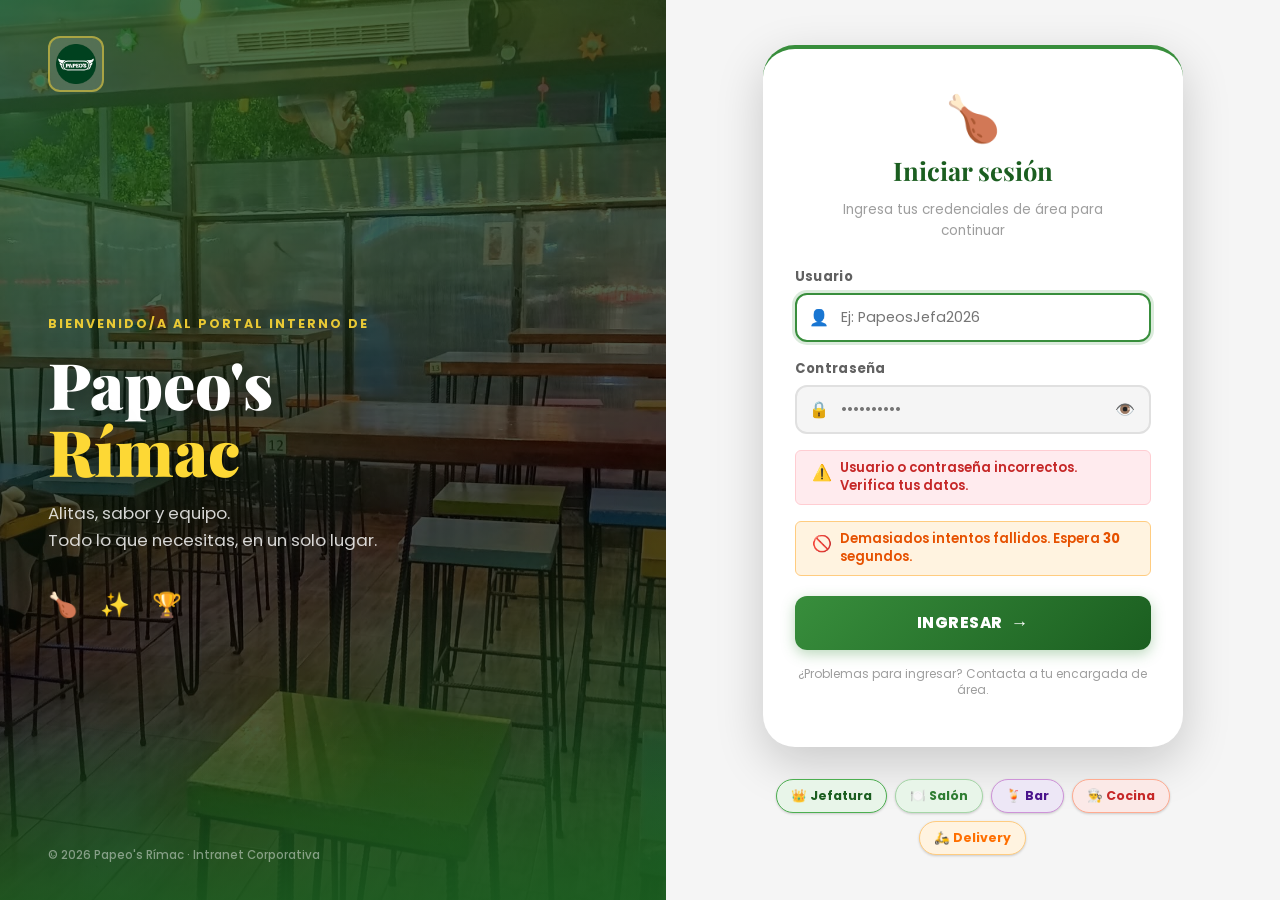
==== index.html @ 78ceca31 "cc" ====
<!DOCTYPE html>
<html lang="es">
<head>
  <meta charset="UTF-8" />
  <meta name="viewport" content="width=device-width, initial-scale=1.0" />
  <title>Papeo's | Intranet — Iniciar Sesión</title>
  <link rel="stylesheet" href="css/global.css" />
  <link rel="stylesheet" href="css/login.css" />
  <link rel="preconnect" href="https://fonts.googleapis.com" />
  <link rel="preconnect" href="https://fonts.gstatic.com" crossorigin />
  <link href="https://fonts.googleapis.com/css2?family=Poppins:wght@300;400;600;700;800&family=Playfair+Display:wght@700;900&display=swap" rel="stylesheet" />
</head>
<body class="login-body">

  <!-- ===== PANEL IZQUIERDO: Imagen de marca ===== -->
  <aside class="login-left">
    <div class="login-left__overlay"></div>
    <img src="assets/images/bg-login.jpg" alt="Papeo's Rímac ambiente" class="login-left__bg" />

    <div class="login-left__content">
      <!-- Logo superior izquierdo -->
      <div class="login-logo">
        <img src="assets/images/logo.png" alt="Logo Papeo's Rímac" class="login-logo__img" />
      </div>

      <!-- Texto central de bienvenida -->
      <div class="login-left__hero">
        <span class="login-left__eyebrow">Bienvenido/a al portal interno de</span>
        <h1 class="login-left__title">Papeo's<br /><span>Rímac</span></h1>
        <p class="login-left__subtitle">
          Alitas, sabor y equipo.<br />Todo lo que necesitas, en un solo lugar.
        </p>
      </div>

      <!-- Footer del panel izq -->
      <p class="login-left__footer">© 2026 Papeo's Rímac · Intranet Corporativa</p>
    </div>
  </aside>

  <!-- ===== PANEL DERECHO: Formulario de login ===== -->
  <main class="login-right">
    <div class="login-card">

      <!-- Encabezado del formulario -->
      <div class="login-card__header">
        <div class="login-card__icon">🍗</div>
        <h2 class="login-card__title">Iniciar sesión</h2>
        <p class="login-card__desc">Ingresa tus credenciales de área para continuar</p>
      </div>

      <!-- Formulario -->
      <div class="login-form" id="loginForm">

        <div class="form-group">
          <label for="username" class="form-label">Usuario</label>
          <div class="form-input-wrap">
            <span class="form-icon">👤</span>
            <input
              type="text"
              id="username"
              name="username"
              class="form-input"
              placeholder="Ej: PapeosJefa2026"
              autocomplete="username"
              required
            />
          </div>
        </div>

        <div class="form-group">
          <label for="password" class="form-label">Contraseña</label>
          <div class="form-input-wrap">
            <span class="form-icon">🔒</span>
            <input
              type="password"
              id="password"
              name="password"
              class="form-input"
              placeholder="••••••••••"
              autocomplete="current-password"
              required
            />
            <button type="button" class="form-toggle-pwd" id="togglePwd" aria-label="Mostrar contraseña">👁️</button>
          </div>
        </div>

        <!-- Mensaje de error (oculto por defecto) -->
        <div class="login-error" id="loginError" role="alert" aria-live="polite" hidden>
          <span class="login-error__icon">⚠️</span>
          <span class="login-error__text">Usuario o contraseña incorrectos. Verifica tus datos.</span>
        </div>

        <!-- Bloqueo temporal (oculto por defecto) -->
        <div class="login-blocked" id="loginBlocked" role="alert" aria-live="polite" hidden>
          <span class="login-blocked__icon">🚫</span>
          <span class="login-blocked__text">Demasiados intentos fallidos. Espera <strong id="countdownTimer">30</strong> segundos.</span>
        </div>

        <button type="button" class="btn-login" id="btnLogin">
          <span class="btn-login__text">Ingresar</span>
          <span class="btn-login__arrow">→</span>
        </button>

        <p class="login-help">
          ¿Problemas para ingresar? Contacta a tu encargada de área.
        </p>

      </div>
      <!-- /login-form -->

      <!-- Indicador de intentos -->
      <div class="login-attempts" id="loginAttempts" hidden>
        <span id="attemptsText">Intentos restantes: <strong id="attemptsCount">3</strong></span>
      </div>

    </div>
    <!-- /login-card -->

    <!-- Chips decorativos de área (solo visual) -->
    <div class="login-areas">
      <span class="area-chip area-chip--jefa">👑 Jefatura</span>
      <span class="area-chip area-chip--salon">🍽️ Salón</span>
      <span class="area-chip area-chip--bar">🍹 Bar</span>
      <span class="area-chip area-chip--cocina">👨‍🍳 Cocina</span>
      <span class="area-chip area-chip--delivery">🛵 Delivery</span>
    </div>

  </main>
  <!-- /login-right -->

  <script src="js/login.js"></script>
</body>
</html>
---- css/global.css ----
/* ============================================================
   PAPEO'S RÍMAC — INTRANET CORPORATIVA
   global.css · Variables, reset y componentes compartidos
   ============================================================ */

/* ── FUENTES ── */
@import url('https://fonts.googleapis.com/css2?family=Poppins:wght@300;400;600;700;800&family=Playfair+Display:wght@700;900&display=swap');

/* ── VARIABLES GLOBALES ── */
:root {
  /* Paleta principal Papeo's */
  --verde-oscuro:    #1B5E20;
  --verde-medio:     #2E7D32;
  --verde-base:      #388E3C;
  --verde-claro:     #4CAF50;
  --verde-suave:     #A5D6A7;
  --verde-mint:      #E8F5E9;

  /* Acento y contraste */
  --amarillo:        #FDD835;
  --amarillo-suave:  #FFF9C4;
  --naranja:         #FF6F00;
  --naranja-suave:   #FFF3E0;
  --rojo:            #C62828;
  --rojo-badge:      #E53935;

  /* Neutros */
  --blanco:          #FFFFFF;
  --gris-100:        #F5F5F5;
  --gris-200:        #EEEEEE;
  --gris-300:        #E0E0E0;
  --gris-500:        #9E9E9E;
  --gris-700:        #616161;
  --gris-900:        #212121;
  --negro:           #0D0D0D;

  /* Colores por área */
  --color-jefa:      #1B5E20;
  --color-salon:     #2E7D32;
  --color-bar:       #4A148C;
  --color-cocina:    #BF360C;
  --color-delivery:  #E65100;

  /* Tipografía */
  --font-display:    'Playfair Display', Georgia, serif;
  --font-body:       'Poppins', sans-serif;

  /* Espaciados */
  --sp-xs:  4px;
  --sp-sm:  8px;
  --sp-md:  16px;
  --sp-lg:  24px;
  --sp-xl:  32px;
  --sp-2xl: 48px;
  --sp-3xl: 64px;

  /* Radios */
  --radius-sm:  6px;
  --radius-md:  12px;
  --radius-lg:  20px;
  --radius-xl:  32px;
  --radius-pill:9999px;

  /* Sombras */
  --shadow-sm:  0 1px 3px rgba(0,0,0,0.10), 0 1px 2px rgba(0,0,0,0.08);
  --shadow-md:  0 4px 12px rgba(0,0,0,0.12), 0 2px 6px rgba(0,0,0,0.08);
  --shadow-lg:  0 8px 24px rgba(0,0,0,0.14), 0 4px 12px rgba(0,0,0,0.08);
  --shadow-xl:  0 16px 48px rgba(0,0,0,0.18);

  /* Transiciones */
  --trans-fast:   150ms ease;
  --trans-base:   250ms ease;
  --trans-slow:   400ms ease;

  /* Navbar */
  --navbar-h: 68px;
}

/* ── RESET ── */
*, *::before, *::after {
  box-sizing: border-box;
  margin: 0;
  padding: 0;
}

html {
  scroll-behavior: smooth;
  font-size: 16px;
}

body {
  font-family: var(--font-body);
  color: var(--gris-900);
  background: var(--gris-100);
  line-height: 1.6;
  -webkit-font-smoothing: antialiased;
}

img {
  display: block;
  max-width: 100%;
  height: auto;
}

button {
  font-family: var(--font-body);
  cursor: pointer;
  border: none;
  background: none;
}

a {
  text-decoration: none;
  color: inherit;
}

ul, ol {
  list-style: none;
}

/* ── SCROLLBAR PERSONALIZADA ── */
::-webkit-scrollbar { width: 6px; height: 6px; }
::-webkit-scrollbar-track { background: var(--gris-200); }
::-webkit-scrollbar-thumb { background: var(--verde-claro); border-radius: var(--radius-pill); }
::-webkit-scrollbar-thumb:hover { background: var(--verde-medio); }

/* ============================================================
   NAVBAR COMPARTIDO
   ============================================================ */
.navbar {
  position: fixed;
  top: 0;
  left: 0;
  right: 0;
  z-index: 1000;
  height: var(--navbar-h);
  display: flex;
  align-items: center;
  justify-content: space-between;
  padding: 0 var(--sp-xl);
  gap: var(--sp-md);
  box-shadow: var(--shadow-md);
  backdrop-filter: blur(12px);
  -webkit-backdrop-filter: blur(12px);
  background: rgba(27, 94, 32, 0.97);
  border-bottom: 3px solid var(--amarillo);
}

.navbar__left {
  display: flex;
  align-items: center;
  gap: var(--sp-sm);
  flex-shrink: 0;
}

.navbar__logo {
  width: 40px;
  height: 40px;
  object-fit: contain;
  border-radius: var(--radius-sm);
  background: rgba(255,255,255,0.15);
  padding: 3px;
}

.navbar__brand {
  font-family: var(--font-display);
  font-size: 1.2rem;
  font-weight: 700;
  color: var(--blanco);
  letter-spacing: -0.3px;
}

.navbar__brand em {
  font-style: normal;
  color: var(--amarillo);
}

.navbar__nav {
  display: flex;
  align-items: center;
  gap: var(--sp-xs);
  flex: 1;
  justify-content: center;
  flex-wrap: wrap;
}

.nav-link {
  color: rgba(255,255,255,0.82);
  font-size: 0.82rem;
  font-weight: 600;
  padding: var(--sp-xs) var(--sp-sm);
  border-radius: var(--radius-sm);
  transition: color var(--trans-fast), background var(--trans-fast);
  white-space: nowrap;
}

.nav-link:hover,
.nav-link.active {
  color: var(--blanco);
  background: rgba(255,255,255,0.15);
}

.navbar__right {
  display: flex;
  align-items: center;
  gap: var(--sp-md);
  flex-shrink: 0;
  position: relative;
}

/* ── Campana de notificaciones ── */
.btn-notif {
  position: relative;
  width: 40px;
  height: 40px;
  display: flex;
  align-items: center;
  justify-content: center;
  border-radius: var(--radius-pill);
  background: rgba(255,255,255,0.12);
  transition: background var(--trans-fast), transform var(--trans-fast);
  cursor: pointer;
}

.btn-notif:hover {
  background: rgba(255,255,255,0.22);
  transform: scale(1.08);
}

.notif-icon {
  font-size: 1.25rem;
  line-height: 1;
  animation: campana-ring 3s ease-in-out infinite;
}

@keyframes campana-ring {
  0%, 80%, 100% { transform: rotate(0); }
  85% { transform: rotate(14deg); }
  90% { transform: rotate(-12deg); }
  95% { transform: rotate(8deg); }
}

.notif-badge {
  position: absolute;
  top: -2px;
  right: -2px;
  min-width: 18px;
  height: 18px;
  background: var(--rojo-badge);
  color: var(--blanco);
  font-size: 0.68rem;
  font-weight: 800;
  border-radius: var(--radius-pill);
  display: flex;
  align-items: center;
  justify-content: center;
  padding: 0 4px;
  border: 2px solid var(--verde-oscuro);
  animation: badge-pulse 2s ease-in-out infinite;
}

@keyframes badge-pulse {
  0%, 100% { transform: scale(1); }
  50% { transform: scale(1.15); }
}

/* ── Perfil de usuario ── */
.navbar__profile {
  display: flex;
  align-items: center;
  gap: var(--sp-sm);
  cursor: pointer;
  padding: 6px 10px;
  border-radius: var(--radius-md);
  transition: background var(--trans-fast);
  position: relative;
}

.navbar__profile:hover {
  background: rgba(255,255,255,0.12);
}

.profile-avatar {
  width: 36px;
  height: 36px;
  border-radius: var(--radius-pill);
  object-fit: cover;
  border: 2px solid var(--amarillo);
  background: var(--verde-claro);
}

.profile-info {
  display: flex;
  flex-direction: column;
  line-height: 1.2;
}

.profile-name {
  font-size: 0.82rem;
  font-weight: 700;
  color: var(--blanco);
}

.profile-role {
  font-size: 0.7rem;
  color: var(--amarillo);
  font-weight: 600;
}

.profile-arrow {
  color: rgba(255,255,255,0.6);
  font-size: 0.75rem;
  transition: transform var(--trans-fast);
}

.navbar__profile.open .profile-arrow {
  transform: rotate(180deg);
}

/* ── Dropdown de perfil ── */
.profile-dropdown {
  position: absolute;
  top: calc(100% + 8px);
  right: 0;
  background: var(--blanco);
  border-radius: var(--radius-md);
  box-shadow: var(--shadow-lg);
  min-width: 200px;
  z-index: 2000;
  overflow: hidden;
  animation: dropdown-in var(--trans-base) ease;
}

@keyframes dropdown-in {
  from { opacity: 0; transform: translateY(-8px); }
  to   { opacity: 1; transform: translateY(0); }
}

.profile-dropdown__header {
  display: flex;
  align-items: center;
  gap: var(--sp-sm);
  padding: var(--sp-md);
  background: var(--verde-mint);
}

.dropdown-avatar {
  width: 40px;
  height: 40px;
  border-radius: var(--radius-pill);
  object-fit: cover;
  border: 2px solid var(--verde-claro);
  background: var(--verde-suave);
}

.profile-dropdown__header strong {
  display: block;
  font-size: 0.88rem;
  color: var(--verde-oscuro);
}

.profile-dropdown__header small {
  font-size: 0.72rem;
  color: var(--gris-700);
}

.profile-dropdown hr {
  border: none;
  border-top: 1px solid var(--gris-200);
}

.dropdown-item {
  display: block;
  width: 100%;
  padding: var(--sp-sm) var(--sp-md);
  font-size: 0.88rem;
  color: var(--gris-900);
  text-align: left;
  transition: background var(--trans-fast);
  cursor: pointer;
}

.dropdown-item:hover {
  background: var(--gris-100);
  color: var(--rojo);
}

/* ── Hamburger (mobile) ── */
.btn-hamburger {
  display: none;
  color: var(--blanco);
  font-size: 1.4rem;
  padding: 6px;
  border-radius: var(--radius-sm);
  background: rgba(255,255,255,0.12);
}

/* ============================================================
   PANEL DE NOTIFICACIONES / VIDEOS
   ============================================================ */
.notif-panel {
  position: fixed;
  top: var(--navbar-h);
  right: var(--sp-md);
  width: 320px;
  background: var(--blanco);
  border-radius: var(--radius-md);
  box-shadow: var(--shadow-xl);
  z-index: 999;
  overflow: hidden;
  animation: dropdown-in var(--trans-base) ease;
}

.notif-panel__header {
  display: flex;
  align-items: center;
  justify-content: space-between;
  padding: var(--sp-md);
  background: var(--verde-oscuro);
  color: var(--blanco);
}

.notif-panel__header h3 {
  font-size: 0.95rem;
  font-weight: 700;
}

.notif-panel__close {
  color: rgba(255,255,255,0.7);
  font-size: 1rem;
  line-height: 1;
  transition: color var(--trans-fast);
}

.notif-panel__close:hover { color: var(--blanco); }

.notif-list {
  padding: var(--sp-sm) 0;
}

.notif-item {
  display: flex;
  align-items: center;
  gap: var(--sp-sm);
  padding: var(--sp-sm) var(--sp-md);
  transition: background var(--trans-fast);
}

.notif-item:hover { background: var(--gris-100); }

.notif-item__icon { font-size: 1.4rem; flex-shrink: 0; }

.notif-item__info {
  flex: 1;
  display: flex;
  flex-direction: column;
}

.notif-item__info strong {
  font-size: 0.82rem;
  color: var(--gris-900);
  line-height: 1.3;
}

.notif-item__info small {
  font-size: 0.7rem;
  color: var(--gris-500);
}

.btn-ver-video {
  background: var(--verde-base);
  color: var(--blanco);
  font-size: 0.75rem;
  font-weight: 700;
  padding: 4px 10px;
  border-radius: var(--radius-pill);
  white-space: nowrap;
  transition: background var(--trans-fast), transform var(--trans-fast);
}

.btn-ver-video:hover {
  background: var(--verde-oscuro);
  transform: scale(1.05);
}

/* ── Modal de video ── */
.video-modal {
  position: fixed;
  inset: 0;
  z-index: 9999;
  display: flex;
  align-items: center;
  justify-content: center;
  animation: fade-in var(--trans-base) ease;
}

@keyframes fade-in {
  from { opacity: 0; }
  to   { opacity: 1; }
}

.video-modal__backdrop {
  position: absolute;
  inset: 0;
  background: rgba(0,0,0,0.78);
  cursor: pointer;
}

.video-modal__content {
  position: relative;
  z-index: 1;
  width: min(720px, 94vw);
  background: var(--negro);
  border-radius: var(--radius-md);
  overflow: hidden;
  box-shadow: var(--shadow-xl);
  animation: modal-in var(--trans-slow) ease;
}

@keyframes modal-in {
  from { transform: scale(0.9) translateY(20px); opacity: 0; }
  to   { transform: scale(1) translateY(0); opacity: 1; }
}

.video-modal__close {
  position: absolute;
  top: var(--sp-sm);
  right: var(--sp-sm);
  z-index: 2;
  color: var(--blanco);
  background: rgba(0,0,0,0.5);
  width: 32px;
  height: 32px;
  border-radius: var(--radius-pill);
  font-size: 1rem;
  display: flex;
  align-items: center;
  justify-content: center;
  transition: background var(--trans-fast);
}

.video-modal__close:hover { background: var(--rojo); }

.video-player {
  width: 100%;
  display: block;
  max-height: 80vh;
  background: var(--negro);
}

/* ============================================================
   HERO COMPARTIDO — elementos base
   ============================================================ */
.hero-eyebrow {
  display: inline-block;
  font-size: 0.82rem;
  font-weight: 600;
  letter-spacing: 1.5px;
  text-transform: uppercase;
  color: var(--amarillo);
  margin-bottom: var(--sp-sm);
  opacity: 0.9;
}

.hero-title {
  font-family: var(--font-display);
  font-size: clamp(2rem, 5vw, 3.2rem);
  font-weight: 900;
  color: var(--blanco);
  line-height: 1.1;
  margin-bottom: var(--sp-sm);
  text-shadow: 0 2px 12px rgba(0,0,0,0.3);
}

.hero-subtitle {
  font-size: 1.05rem;
  color: rgba(255,255,255,0.85);
  margin-bottom: var(--sp-xl);
  max-width: 520px;
}

/* KPIs del hero */
.hero-kpis {
  display: flex;
  gap: var(--sp-md);
  flex-wrap: wrap;
}

.kpi-card {
  background: rgba(255,255,255,0.14);
  backdrop-filter: blur(8px);
  border: 1px solid rgba(255,255,255,0.2);
  border-radius: var(--radius-md);
  padding: var(--sp-md) var(--sp-lg);
  display: flex;
  flex-direction: column;
  align-items: center;
  gap: 2px;
  min-width: 120px;
  transition: background var(--trans-base), transform var(--trans-base);
  animation: kpi-in var(--trans-slow) ease both;
}

.kpi-card:nth-child(1) { animation-delay: 0.1s; }
.kpi-card:nth-child(2) { animation-delay: 0.2s; }
.kpi-card:nth-child(3) { animation-delay: 0.3s; }
.kpi-card:nth-child(4) { animation-delay: 0.4s; }

@keyframes kpi-in {
  from { opacity: 0; transform: translateY(16px); }
  to   { opacity: 1; transform: translateY(0); }
}

.kpi-card:hover {
  background: rgba(255,255,255,0.22);
  transform: translateY(-3px);
}

.kpi-icon { font-size: 1.2rem; }

.kpi-number {
  font-family: var(--font-display);
  font-size: 1.8rem;
  font-weight: 900;
  color: var(--amarillo);
  line-height: 1;
}

.kpi-label {
  font-size: 0.72rem;
  color: rgba(255,255,255,0.75);
  text-align: center;
  font-weight: 500;
}

/* ============================================================
   CONTENIDO PRINCIPAL — SECCIONES
   ============================================================ */
.dash-main {
  padding-top: var(--navbar-h);
}

.dash-section {
  padding: var(--sp-3xl) var(--sp-xl);
  max-width: 1200px;
  margin: 0 auto;
}

.dash-section--alt {
  background: var(--verde-mint);
  max-width: 100%;
  padding: var(--sp-3xl) calc((100% - 1200px) / 2 + var(--sp-xl));
}

/* ── Encabezados de sección ── */
.section-header {
  display: flex;
  align-items: center;
  justify-content: space-between;
  gap: var(--sp-md);
  margin-bottom: var(--sp-md);
  flex-wrap: wrap;
}

.section-title {
  font-family: var(--font-display);
  font-size: clamp(1.3rem, 3vw, 1.8rem);
  font-weight: 700;
  color: var(--verde-oscuro);
  display: flex;
  align-items: center;
  gap: var(--sp-sm);
}

.section-emoji {
  font-size: 1.4rem;
}

.section-desc {
  color: var(--gris-700);
  font-size: 0.92rem;
  margin-bottom: var(--sp-lg);
}

.section-badge {
  background: var(--verde-claro);
  color: var(--blanco);
  font-size: 0.75rem;
  font-weight: 700;
  padding: 4px 12px;
  border-radius: var(--radius-pill);
  white-space: nowrap;
}

.encuesta-badge--activa {
  background: var(--verde-medio);
  animation: badge-pulse 2.5s ease-in-out infinite;
}

.badge--urgente {
  background: var(--rojo-badge);
  animation: badge-pulse 2s ease-in-out infinite;
}

/* ── Botón nuevo / acción principal ── */
.btn-nuevo {
  background: var(--verde-base);
  color: var(--blanco);
  font-size: 0.82rem;
  font-weight: 700;
  padding: 8px 16px;
  border-radius: var(--radius-pill);
  transition: background var(--trans-fast), transform var(--trans-fast), box-shadow var(--trans-fast);
  white-space: nowrap;
}

.btn-nuevo:hover {
  background: var(--verde-oscuro);
  transform: translateY(-2px);
  box-shadow: var(--shadow-md);
}

/* ============================================================
   COMUNICADOS
   ============================================================ */
.comunicados-grid {
  display: grid;
  grid-template-columns: repeat(auto-fill, minmax(280px, 1fr));
  gap: var(--sp-md);
}

.comunicado-card {
  background: var(--blanco);
  border-radius: var(--radius-md);
  padding: var(--sp-lg);
  box-shadow: var(--shadow-sm);
  border-left: 4px solid var(--verde-claro);
  display: flex;
  flex-direction: column;
  gap: var(--sp-sm);
  transition: transform var(--trans-base), box-shadow var(--trans-base);
  animation: card-in var(--trans-slow) ease both;
}

.comunicado-card:hover {
  transform: translateY(-4px);
  box-shadow: var(--shadow-md);
}

.comunicado-card--importante {
  border-left-color: var(--rojo);
}

@keyframes card-in {
  from { opacity: 0; transform: translateY(12px); }
  to   { opacity: 1; transform: translateY(0); }
}

.comunicado-card__top {
  display: flex;
  align-items: center;
  justify-content: space-between;
  gap: var(--sp-sm);
}

.comunicado-fecha {
  font-size: 0.72rem;
  color: var(--gris-500);
  font-weight: 600;
}

.comunicado-card__title {
  font-size: 0.95rem;
  font-weight: 700;
  color: var(--gris-900);
  line-height: 1.3;
}

.comunicado-card__body {
  font-size: 0.85rem;
  color: var(--gris-700);
  line-height: 1.55;
  flex: 1;
}

.btn-leer-mas {
  color: var(--verde-base);
  font-size: 0.8rem;
  font-weight: 700;
  align-self: flex-start;
  padding: 0;
  transition: color var(--trans-fast), letter-spacing var(--trans-fast);
}

.btn-leer-mas:hover {
  color: var(--verde-oscuro);
  letter-spacing: 0.5px;
}

/* ── Tags ── */
.tag {
  display: inline-flex;
  align-items: center;
  gap: 4px;
  font-size: 0.7rem;
  font-weight: 700;
  padding: 3px 8px;
  border-radius: var(--radius-pill);
  white-space: nowrap;
}

.tag--importante { background: #FFEBEE; color: var(--rojo); }
.tag--info       { background: #FFF8E1; color: #F57F17; }
.tag--actividad  { background: var(--verde-mint); color: var(--verde-oscuro); }

/* ============================================================
   RECONOCIMIENTOS
   ============================================================ */
.reconocimientos-grid {
  display: grid;
  grid-template-columns: repeat(auto-fill, minmax(220px, 1fr));
  gap: var(--sp-lg);
}

.reconoc-card {
  background: var(--blanco);
  border-radius: var(--radius-lg);
  padding: var(--sp-lg);
  text-align: center;
  box-shadow: var(--shadow-md);
  display: flex;
  flex-direction: column;
  align-items: center;
  gap: var(--sp-sm);
  transition: transform var(--trans-base), box-shadow var(--trans-base);
  position: relative;
  overflow: hidden;
  animation: card-in var(--trans-slow) ease both;
}

.reconoc-card::before {
  content: '';
  position: absolute;
  top: 0; left: 0; right: 0;
  height: 4px;
  background: linear-gradient(90deg, var(--verde-claro), var(--amarillo));
}

.reconoc-card:hover {
  transform: translateY(-6px);
  box-shadow: var(--shadow-lg);
}

.reconoc-card--highlight { border: 2px solid var(--amarillo); }

.reconoc-card__medal { font-size: 2rem; line-height: 1; }

.reconoc-card__foto {
  width: 72px;
  height: 72px;
  border-radius: var(--radius-pill);
  object-fit: cover;
  border: 3px solid var(--verde-claro);
  background: var(--verde-suave);
}

.reconoc-card__nombre {
  font-size: 0.95rem;
  font-weight: 700;
  color: var(--gris-900);
}

.reconoc-card__motivo {
  font-size: 0.8rem;
  color: var(--gris-700);
  font-style: italic;
  line-height: 1.4;
}

.reconoc-card__likes {
  margin-top: var(--sp-xs);
}

.btn-like {
  display: inline-flex;
  align-items: center;
  gap: 4px;
  background: #FFF0F0;
  color: var(--rojo);
  font-size: 0.8rem;
  font-weight: 700;
  padding: 4px 12px;
  border-radius: var(--radius-pill);
  transition: background var(--trans-fast), transform var(--trans-fast);
}

.btn-like:hover {
  background: #FFCDD2;
  transform: scale(1.08);
}

.btn-like.liked {
  background: var(--rojo);
  color: var(--blanco);
}

/* ============================================================
   ÁREA CHIPS (colores por área)
   ============================================================ */
.area-chip {
  display: inline-flex;
  align-items: center;
  gap: 4px;
  font-size: 0.72rem;
  font-weight: 700;
  padding: 4px 10px;
  border-radius: var(--radius-pill);
  white-space: nowrap;
}

.area-chip--jefa     { background: #E8F5E9; color: var(--verde-oscuro); border: 1px solid var(--verde-claro); }
.area-chip--salon    { background: #E8F5E9; color: var(--verde-medio); border: 1px solid var(--verde-suave); }
.area-chip--bar      { background: #EDE7F6; color: #4A148C; border: 1px solid #CE93D8; }
.area-chip--cocina   { background: #FBE9E7; color: var(--rojo); border: 1px solid #FFAB91; }
.area-chip--delivery { background: #FFF3E0; color: var(--naranja); border: 1px solid #FFCC80; }

/* ============================================================
   IDEAS
   ============================================================ */
.ideas-lista {
  display: flex;
  flex-direction: column;
  gap: var(--sp-md);
  margin-top: var(--sp-lg);
}

.idea-item {
  background: var(--blanco);
  border-radius: var(--radius-md);
  padding: var(--sp-md) var(--sp-lg);
  box-shadow: var(--shadow-sm);
  border-left: 4px solid var(--gris-300);
  display: flex;
  flex-direction: column;
  gap: var(--sp-sm);
  transition: transform var(--trans-base);
}

.idea-item:hover { transform: translateX(4px); }
.idea-item--pendiente { border-left-color: var(--amarillo); }
.idea-item--aprobada  { border-left-color: var(--verde-claro); }

.idea-item__header {
  display: flex;
  align-items: center;
  gap: var(--sp-sm);
  flex-wrap: wrap;
}

.idea-fecha { font-size: 0.72rem; color: var(--gris-500); }

.idea-status {
  font-size: 0.72rem;
  font-weight: 700;
  padding: 3px 8px;
  border-radius: var(--radius-pill);
}

.status--pendiente { background: #FFF8E1; color: #E65100; }
.status--aprobada  { background: var(--verde-mint); color: var(--verde-oscuro); }
.status--rechazada { background: #FFEBEE; color: var(--rojo); }

.idea-texto {
  font-size: 0.88rem;
  color: var(--gris-700);
  font-style: italic;
  line-height: 1.5;
}

.idea-actions {
  display: flex;
  gap: var(--sp-sm);
  flex-wrap: wrap;
}

.btn-aprobar, .btn-revisar, .btn-rechazar, .btn-ver-detalle {
  font-size: 0.75rem;
  font-weight: 700;
  padding: 5px 12px;
  border-radius: var(--radius-pill);
  transition: all var(--trans-fast);
}

.btn-aprobar  { background: var(--verde-mint); color: var(--verde-oscuro); }
.btn-revisar  { background: #FFF8E1; color: #E65100; }
.btn-rechazar { background: #FFEBEE; color: var(--rojo); }
.btn-ver-detalle { background: var(--gris-200); color: var(--gris-700); }

.btn-aprobar:hover  { background: var(--verde-claro); color: var(--blanco); }
.btn-revisar:hover  { background: var(--naranja); color: var(--blanco); }
.btn-rechazar:hover { background: var(--rojo); color: var(--blanco); }
.btn-ver-detalle:hover { background: var(--gris-300); }

/* ── Formulario de ideas (colaboradores) ── */
.idea-form-salon {
  background: var(--blanco);
  border-radius: var(--radius-md);
  padding: var(--sp-lg);
  box-shadow: var(--shadow-sm);
  display: flex;
  flex-direction: column;
  gap: var(--sp-sm);
}

.idea-textarea {
  width: 100%;
  font-family: var(--font-body);
  font-size: 0.88rem;
  color: var(--gris-900);
  background: var(--gris-100);
  border: 1.5px solid var(--gris-300);
  border-radius: var(--radius-sm);
  padding: var(--sp-sm) var(--sp-md);
  resize: vertical;
  transition: border-color var(--trans-fast), box-shadow var(--trans-fast);
}

.idea-textarea:focus {
  outline: none;
  border-color: var(--verde-base);
  box-shadow: 0 0 0 3px rgba(76,175,80,0.15);
}

.idea-form-footer {
  display: flex;
  align-items: center;
  justify-content: space-between;
  gap: var(--sp-sm);
}

.idea-char-count {
  font-size: 0.75rem;
  color: var(--gris-500);
}

.btn-enviar-idea {
  background: var(--verde-base);
  color: var(--blanco);
  font-size: 0.82rem;
  font-weight: 700;
  padding: 8px 18px;
  border-radius: var(--radius-pill);
  transition: background var(--trans-fast), transform var(--trans-fast);
}

.btn-enviar-idea:hover {
  background: var(--verde-oscuro);
  transform: translateY(-2px);
}

/* ============================================================
   TURNOS
   ============================================================ */
.turno-card {
  background: var(--blanco);
  border-radius: var(--radius-md);
  padding: var(--sp-lg);
  box-shadow: var(--shadow-sm);
  display: grid;
  grid-template-columns: 1fr 1fr;
  gap: var(--sp-xl);
}

.turno-card__hoy {
  display: flex;
  flex-direction: column;
  gap: var(--sp-md);
}

.turno-info {
  display: flex;
  flex-direction: column;
  gap: var(--sp-xs);
}

.turno-info__label {
  font-size: 0.78rem;
  font-weight: 600;
  color: var(--gris-500);
  text-transform: uppercase;
  letter-spacing: 0.8px;
}

.turno-info__horario {
  font-size: 1.3rem;
  font-weight: 800;
  color: var(--verde-oscuro);
  font-family: var(--font-display);
}

.turno-info__tipo {
  display: inline-block;
  font-size: 0.75rem;
  font-weight: 700;
  padding: 4px 12px;
  border-radius: var(--radius-pill);
  width: fit-content;
}

.tipo--tarde { background: #E3F2FD; color: #1565C0; }
.tipo--noche { background: #EDE7F6; color: #4A148C; }

.turno-compas {
  display: flex;
  gap: var(--sp-xs);
  flex-wrap: wrap;
}

.compa-chip {
  background: var(--verde-mint);
  color: var(--verde-oscuro);
  font-size: 0.75rem;
  font-weight: 600;
  padding: 4px 10px;
  border-radius: var(--radius-pill);
  border: 1px solid var(--verde-suave);
}

.turno-semana h4 {
  font-size: 0.82rem;
  font-weight: 700;
  color: var(--gris-700);
  text-transform: uppercase;
  letter-spacing: 0.8px;
  margin-bottom: var(--sp-sm);
}

.turno-semana-grid {
  display: flex;
  gap: var(--sp-xs);
  flex-wrap: wrap;
}

.dia-item {
  display: flex;
  flex-direction: column;
  align-items: center;
  gap: 4px;
  min-width: 42px;
}

.dia-item--hoy .dia-nombre {
  color: var(--verde-base);
  font-weight: 800;
}

.dia-nombre {
  font-size: 0.7rem;
  font-weight: 600;
  color: var(--gris-500);
  text-transform: uppercase;
}

/* Turno badges */
.turno {
  display: inline-flex;
  align-items: center;
  justify-content: center;
  width: 32px;
  height: 32px;
  border-radius: var(--radius-sm);
  font-size: 0.72rem;
  font-weight: 800;
}

.turno--tarde  { background: #BBDEFB; color: #1565C0; }
.turno--noche  { background: #D1C4E9; color: #4527A0; }
.turno--libre  { background: var(--gris-200); color: var(--gris-500); }

.turno-leyenda, .horario-leyenda {
  display: flex;
  gap: var(--sp-md);
  flex-wrap: wrap;
  margin-top: var(--sp-sm);
  font-size: 0.75rem;
  color: var(--gris-700);
  align-items: center;
}

.turno-leyenda span, .horario-leyenda span {
  display: flex;
  align-items: center;
  gap: var(--sp-xs);
}

/* ============================================================
   HORARIOS (tabla — solo jefa)
   ============================================================ */
.horarios-tabs {
  display: flex;
  gap: var(--sp-xs);
  margin-bottom: var(--sp-md);
  flex-wrap: wrap;
}

.horario-tab {
  font-size: 0.8rem;
  font-weight: 700;
  padding: 6px 16px;
  border-radius: var(--radius-pill);
  color: var(--gris-700);
  background: var(--gris-200);
  border: 2px solid transparent;
  transition: all var(--trans-fast);
}

.horario-tab--active,
.horario-tab:hover {
  background: var(--verde-base);
  color: var(--blanco);
}

.horarios-tabla-wrap {
  overflow-x: auto;
  border-radius: var(--radius-md);
  box-shadow: var(--shadow-sm);
}

.horarios-tabla {
  width: 100%;
  border-collapse: collapse;
  background: var(--blanco);
  font-size: 0.85rem;
}

.horarios-tabla th {
  background: var(--verde-oscuro);
  color: var(--blanco);
  font-weight: 700;
  padding: var(--sp-sm) var(--sp-md);
  text-align: center;
  font-size: 0.78rem;
  letter-spacing: 0.5px;
  white-space: nowrap;
}

.horarios-tabla th:first-child { text-align: left; }

.horarios-tabla td {
  padding: var(--sp-sm) var(--sp-md);
  text-align: center;
  border-bottom: 1px solid var(--gris-200);
  vertical-align: middle;
}

.horarios-tabla tr:hover td { background: var(--verde-mint); }
.horarios-tabla td.col-nombre { text-align: left; font-weight: 600; }

/* ============================================================
   ENCUESTAS
   ============================================================ */
.encuestas-grid {
  display: grid;
  grid-template-columns: repeat(auto-fill, minmax(280px, 1fr));
  gap: var(--sp-md);
}

.encuesta-resultado-card {
  background: var(--blanco);
  border-radius: var(--radius-md);
  padding: var(--sp-lg);
  box-shadow: var(--shadow-sm);
  display: flex;
  flex-direction: column;
  gap: var(--sp-md);
  transition: transform var(--trans-base);
}

.encuesta-resultado-card:hover { transform: translateY(-3px); }

.encuesta-rc-title {
  font-size: 0.95rem;
  font-weight: 700;
  color: var(--verde-oscuro);
  border-bottom: 2px solid var(--verde-mint);
  padding-bottom: var(--sp-xs);
}

.encuesta-items {
  display: flex;
  flex-direction: column;
  gap: var(--sp-sm);
}

.encuesta-item {
  display: flex;
  flex-direction: column;
  gap: 4px;
}

.encuesta-item__label {
  font-size: 0.78rem;
  color: var(--gris-700);
  font-weight: 600;
}

.encuesta-bar-wrap {
  height: 10px;
  background: var(--gris-200);
  border-radius: var(--radius-pill);
  overflow: hidden;
  position: relative;
}

.encuesta-bar {
  height: 100%;
  width: var(--pct);
  background: linear-gradient(90deg, var(--verde-claro), var(--verde-oscuro));
  border-radius: var(--radius-pill);
  position: relative;
  animation: barra-crece 1.2s ease both;
}

.encuesta-bar--alta  { background: linear-gradient(90deg, var(--verde-claro), var(--verde-medio)); }
.encuesta-bar--media { background: linear-gradient(90deg, var(--amarillo), #F57F17); }
.encuesta-bar--baja  { background: linear-gradient(90deg, #EF9A9A, var(--rojo)); }

@keyframes barra-crece {
  from { width: 0; }
  to   { width: var(--pct); }
}

.encuesta-bar__pct {
  position: absolute;
  right: 4px;
  top: 50%;
  transform: translateY(-50%);
  font-size: 0.58rem;
  font-weight: 800;
  color: var(--blanco);
  white-space: nowrap;
}

/* ── Formulario de encuesta (colaboradores) ── */
.encuesta-form-card {
  background: var(--blanco);
  border-radius: var(--radius-md);
  padding: var(--sp-xl);
  box-shadow: var(--shadow-sm);
  display: flex;
  flex-direction: column;
  gap: var(--sp-lg);
  max-width: 640px;
}

.encuesta-pregunta {
  display: flex;
  flex-direction: column;
  gap: var(--sp-xs);
}

.encuesta-pregunta__label {
  font-size: 0.88rem;
  font-weight: 600;
  color: var(--gris-900);
}

.encuesta-stars {
  display: flex;
  gap: var(--sp-xs);
}

.star-btn {
  font-size: 1.6rem;
  color: var(--gris-300);
  transition: color var(--trans-fast), transform var(--trans-fast);
  line-height: 1;
}

.star-btn:hover,
.star-btn.active {
  color: var(--amarillo);
  transform: scale(1.2);
}

.btn-enviar-encuesta {
  background: linear-gradient(135deg, var(--verde-base), var(--verde-oscuro));
  color: var(--blanco);
  font-size: 0.9rem;
  font-weight: 700;
  padding: 12px 28px;
  border-radius: var(--radius-pill);
  align-self: flex-start;
  transition: all var(--trans-fast);
  box-shadow: var(--shadow-sm);
}

.btn-enviar-encuesta:hover {
  transform: translateY(-2px);
  box-shadow: var(--shadow-md);
}

/* ============================================================
   EQUIPO — Directorio (solo jefa)
   ============================================================ */
.equipo-grid {
  display: grid;
  grid-template-columns: repeat(auto-fill, minmax(220px, 1fr));
  gap: var(--sp-md);
}

.equipo-card {
  background: var(--blanco);
  border-radius: var(--radius-md);
  padding: var(--sp-md);
  box-shadow: var(--shadow-sm);
  display: flex;
  gap: var(--sp-md);
  align-items: flex-start;
  transition: transform var(--trans-base), box-shadow var(--trans-base);
}

.equipo-card:hover {
  transform: translateY(-3px);
  box-shadow: var(--shadow-md);
}

.equipo-card__foto {
  width: 56px;
  height: 56px;
  border-radius: var(--radius-pill);
  object-fit: cover;
  border: 2px solid var(--verde-claro);
  flex-shrink: 0;
  background: var(--verde-suave);
}

.equipo-card__info {
  display: flex;
  flex-direction: column;
  gap: 4px;
  flex: 1;
}

.equipo-card__nombre {
  font-size: 0.88rem;
  font-weight: 700;
  color: var(--gris-900);
}

.equipo-card__detalle {
  font-size: 0.75rem;
  color: var(--gris-700);
}

.equipo-card__contacto {
  font-size: 0.72rem;
  color: var(--verde-base);
  font-weight: 600;
}

/* ============================================================
   FOOTER
   ============================================================ */
.dash-footer {
  background: var(--verde-oscuro);
  color: rgba(255,255,255,0.75);
  padding: var(--sp-xl);
  border-top: 3px solid var(--amarillo);
  margin-top: var(--sp-2xl);
}

.footer-inner {
  max-width: 1200px;
  margin: 0 auto;
  display: flex;
  flex-direction: column;
  align-items: center;
  gap: var(--sp-sm);
  text-align: center;
}

.footer-logo {
  width: 48px;
  height: 48px;
  object-fit: contain;
  opacity: 0.8;
  background: rgba(255,255,255,0.1);
  border-radius: var(--radius-sm);
  padding: 4px;
}

.footer-inner p {
  font-size: 0.8rem;
}

.footer-address {
  font-size: 0.75rem;
  opacity: 0.65;
}

/* ============================================================
   ZONA DE DELIVERY
   ============================================================ */
.zona-chip {
  background: var(--naranja-suave);
  color: var(--naranja);
  font-size: 0.82rem;
  font-weight: 600;
  padding: 5px 12px;
  border-radius: var(--radius-pill);
  border: 1px solid #FFCC80;
  display: inline-block;
}

/* ============================================================
   RESPONSIVE
   ============================================================ */
@media (max-width: 900px) {
  .navbar__nav { display: none; }
  .navbar__nav.open { display: flex; flex-direction: column; position: fixed; top: var(--navbar-h); left: 0; right: 0; background: var(--verde-oscuro); padding: var(--sp-md); z-index: 999; }
  .btn-hamburger { display: flex; }
  .profile-info { display: none; }
  .dash-section--alt { padding: var(--sp-2xl) var(--sp-xl); }
  .turno-card { grid-template-columns: 1fr; }
  .hero-kpis { gap: var(--sp-sm); }
  .kpi-card { min-width: 100px; padding: var(--sp-sm) var(--sp-md); }
}

@media (max-width: 600px) {
  .navbar { padding: 0 var(--sp-md); }
  .dash-section { padding: var(--sp-xl) var(--sp-md); }
  .dash-section--alt { padding: var(--sp-xl) var(--sp-md); }
  .hero-kpis { flex-direction: column; align-items: flex-start; }
  .kpi-card { width: 100%; flex-direction: row; justify-content: flex-start; }
  .encuesta-form-card { padding: var(--sp-md); }
  .notif-panel { width: calc(100vw - 2 * var(--sp-md)); right: var(--sp-md); }
}

/* ── Reducción de movimiento ── */
@media (prefers-reduced-motion: reduce) {
  *, *::before, *::after { animation-duration: 0.01ms !important; transition-duration: 0.01ms !important; }
}
---- css/login.css ----
/* ============================================================
   PAPEO'S RÍMAC — login.css
   Página de inicio de sesión
   ============================================================ */

/* ── LAYOUT SPLIT SCREEN ── */
.login-body {
  min-height: 100vh;
  display: flex;
  overflow: hidden;
  background: var(--verde-oscuro);
}

/* ============================================================
   PANEL IZQUIERDO — Imagen de marca
   ============================================================ */
.login-left {
  position: relative;
  width: 52%;
  min-height: 100vh;
  display: flex;
  flex-direction: column;
  overflow: hidden;
  flex-shrink: 0;
}

.login-left__bg {
  position: absolute;
  inset: 0;
  width: 100%;
  height: 100%;
  object-fit: cover;
  object-position: center;
  filter: saturate(1.1) brightness(0.75);
  transition: transform 8s ease;
}

.login-left:hover .login-left__bg {
  transform: scale(1.04);
}

.login-left__overlay {
  position: absolute;
  inset: 0;
  background: linear-gradient(
    160deg,
    rgba(27, 94, 32, 0.72) 0%,
    rgba(0, 0, 0, 0.55) 60%,
    rgba(27, 94, 32, 0.85) 100%
  );
  z-index: 1;
}

.login-left__content {
  position: relative;
  z-index: 2;
  display: flex;
  flex-direction: column;
  justify-content: space-between;
  height: 100%;
  padding: 36px 48px;
}

/* ── Logo superior ── */
.login-logo {
  display: flex;
  align-items: center;
  gap: var(--sp-sm);
}

.login-logo__img {
  width: 56px;
  height: 56px;
  object-fit: contain;
  border-radius: var(--radius-md);
  background: rgba(255, 255, 255, 0.15);
  padding: 6px;
  border: 2px solid rgba(253, 216, 53, 0.5);
  backdrop-filter: blur(8px);
  transition: transform var(--trans-base), box-shadow var(--trans-base);
}

.login-logo__img:hover {
  transform: rotate(-4deg) scale(1.08);
  box-shadow: 0 0 20px rgba(253, 216, 53, 0.4);
}

/* ── Texto hero central ── */
.login-left__hero {
  display: flex;
  flex-direction: column;
  gap: var(--sp-md);
  animation: hero-left-in 0.8s ease both;
}

@keyframes hero-left-in {
  from { opacity: 0; transform: translateX(-24px); }
  to   { opacity: 1; transform: translateX(0); }
}

.login-left__eyebrow {
  display: inline-block;
  font-size: 0.78rem;
  font-weight: 700;
  letter-spacing: 2px;
  text-transform: uppercase;
  color: var(--amarillo);
  opacity: 0.9;
}

.login-left__title {
  font-family: var(--font-display);
  font-size: clamp(2.8rem, 5vw, 4.2rem);
  font-weight: 900;
  color: var(--blanco);
  line-height: 1.05;
  text-shadow: 0 4px 24px rgba(0, 0, 0, 0.5);
}

.login-left__title span {
  color: var(--amarillo);
  display: block;
}

.login-left__subtitle {
  font-size: 1.05rem;
  color: rgba(255, 255, 255, 0.82);
  line-height: 1.6;
  max-width: 380px;
}

/* Decoración de puntos animados */
.login-left__hero::after {
  content: '🍗 ✨ 🏆';
  font-size: 1.5rem;
  letter-spacing: 8px;
  display: block;
  margin-top: var(--sp-md);
  animation: emoji-float 3s ease-in-out infinite;
}

@keyframes emoji-float {
  0%, 100% { transform: translateY(0); }
  50%       { transform: translateY(-6px); }
}

/* ── Footer del panel izq ── */
.login-left__footer {
  font-size: 0.72rem;
  color: rgba(255, 255, 255, 0.45);
  font-weight: 500;
}

/* ── Degradado decorativo inferior ── */
.login-left::after {
  content: '';
  position: absolute;
  bottom: 0;
  left: 0;
  right: 0;
  height: 180px;
  background: linear-gradient(to top, rgba(27,94,32,0.7), transparent);
  z-index: 1;
  pointer-events: none;
}

/* ============================================================
   PANEL DERECHO — Formulario
   ============================================================ */
.login-right {
  flex: 1;
  display: flex;
  flex-direction: column;
  align-items: center;
  justify-content: center;
  padding: var(--sp-xl) var(--sp-lg);
  background: var(--gris-100);
  gap: var(--sp-xl);
  overflow-y: auto;
}

/* ── Tarjeta del formulario ── */
.login-card {
  width: 100%;
  max-width: 420px;
  background: var(--blanco);
  border-radius: var(--radius-xl);
  padding: var(--sp-2xl) var(--sp-xl);
  box-shadow: var(--shadow-xl);
  display: flex;
  flex-direction: column;
  gap: var(--sp-lg);
  animation: card-slide-in 0.6s cubic-bezier(0.22, 1, 0.36, 1) both;
  border-top: 4px solid var(--verde-base);
}

@keyframes card-slide-in {
  from { opacity: 0; transform: translateY(32px) scale(0.97); }
  to   { opacity: 1; transform: translateY(0) scale(1); }
}

/* ── Header de la tarjeta ── */
.login-card__header {
  display: flex;
  flex-direction: column;
  align-items: center;
  gap: var(--sp-sm);
  text-align: center;
}

.login-card__icon {
  font-size: 2.8rem;
  line-height: 1;
  animation: icon-bounce 2s ease-in-out infinite;
}

@keyframes icon-bounce {
  0%, 100% { transform: translateY(0) rotate(0deg); }
  30%       { transform: translateY(-6px) rotate(-6deg); }
  60%       { transform: translateY(-3px) rotate(4deg); }
}

.login-card__title {
  font-family: var(--font-display);
  font-size: 1.6rem;
  font-weight: 700;
  color: var(--verde-oscuro);
}

.login-card__desc {
  font-size: 0.85rem;
  color: var(--gris-500);
  max-width: 280px;
}

/* ── Formulario ── */
.login-form {
  display: flex;
  flex-direction: column;
  gap: var(--sp-md);
}

.form-group {
  display: flex;
  flex-direction: column;
  gap: 6px;
}

.form-label {
  font-size: 0.82rem;
  font-weight: 700;
  color: var(--gris-700);
  letter-spacing: 0.3px;
}

.form-input-wrap {
  position: relative;
  display: flex;
  align-items: center;
}

.form-icon {
  position: absolute;
  left: 14px;
  font-size: 1rem;
  pointer-events: none;
  line-height: 1;
  z-index: 1;
}

.form-input {
  width: 100%;
  font-family: var(--font-body);
  font-size: 0.9rem;
  color: var(--gris-900);
  background: var(--gris-100);
  border: 2px solid var(--gris-300);
  border-radius: var(--radius-md);
  padding: 12px 14px 12px 44px;
  transition: border-color var(--trans-fast), box-shadow var(--trans-fast), background var(--trans-fast);
  outline: none;
}

.form-input:focus {
  border-color: var(--verde-base);
  background: var(--blanco);
  box-shadow: 0 0 0 3px rgba(56, 142, 60, 0.18);
}

.form-input.error {
  border-color: var(--rojo);
  background: #FFF5F5;
  box-shadow: 0 0 0 3px rgba(198, 40, 40, 0.12);
  animation: shake 0.4s ease;
}

@keyframes shake {
  0%, 100% { transform: translateX(0); }
  20%       { transform: translateX(-6px); }
  40%       { transform: translateX(6px); }
  60%       { transform: translateX(-4px); }
  80%       { transform: translateX(4px); }
}

.form-toggle-pwd {
  position: absolute;
  right: 12px;
  font-size: 1rem;
  color: var(--gris-500);
  padding: 4px;
  border-radius: var(--radius-sm);
  transition: color var(--trans-fast);
  z-index: 1;
  line-height: 1;
}

.form-toggle-pwd:hover { color: var(--verde-base); }

/* ── Mensajes de estado ── */
.login-error,
.login-blocked {
  display: flex;
  align-items: flex-start;
  gap: var(--sp-sm);
  padding: var(--sp-sm) var(--sp-md);
  border-radius: var(--radius-sm);
  font-size: 0.82rem;
  font-weight: 600;
  animation: error-in 0.3s ease;
}

@keyframes error-in {
  from { opacity: 0; transform: translateY(-8px); }
  to   { opacity: 1; transform: translateY(0); }
}

.login-error {
  background: #FFEBEE;
  border: 1.5px solid #FFCDD2;
  color: var(--rojo);
}

.login-blocked {
  background: #FFF3E0;
  border: 1.5px solid #FFCC80;
  color: #E65100;
}

.login-error__icon,
.login-blocked__icon {
  font-size: 1rem;
  flex-shrink: 0;
  margin-top: 1px;
}

.login-error__text,
.login-blocked__text {
  line-height: 1.4;
}

/* ── Botón de login ── */
.btn-login {
  width: 100%;
  background: linear-gradient(135deg, var(--verde-base) 0%, var(--verde-oscuro) 100%);
  color: var(--blanco);
  font-size: 0.95rem;
  font-weight: 800;
  padding: 14px var(--sp-lg);
  border-radius: var(--radius-md);
  display: flex;
  align-items: center;
  justify-content: center;
  gap: var(--sp-sm);
  letter-spacing: 0.5px;
  text-transform: uppercase;
  transition: all var(--trans-fast);
  box-shadow: 0 4px 14px rgba(56, 142, 60, 0.35);
  position: relative;
  overflow: hidden;
  margin-top: var(--sp-xs);
}

.btn-login::before {
  content: '';
  position: absolute;
  inset: 0;
  background: rgba(255, 255, 255, 0.0);
  transition: background var(--trans-fast);
}

.btn-login:hover {
  transform: translateY(-2px);
  box-shadow: 0 6px 20px rgba(56, 142, 60, 0.45);
}

.btn-login:hover::before {
  background: rgba(255, 255, 255, 0.07);
}

.btn-login:active {
  transform: translateY(0);
  box-shadow: 0 2px 8px rgba(56, 142, 60, 0.3);
}

.btn-login:disabled {
  background: var(--gris-300);
  box-shadow: none;
  cursor: not-allowed;
  transform: none;
}

.btn-login__text { z-index: 1; }
.btn-login__arrow {
  z-index: 1;
  font-size: 1.1rem;
  transition: transform var(--trans-fast);
}

.btn-login:hover .btn-login__arrow {
  transform: translateX(4px);
}

/* ── Efecto de carga en el botón ── */
.btn-login.loading .btn-login__text::after {
  content: '...';
  animation: dots 1s steps(3, end) infinite;
}

@keyframes dots {
  0%   { content: '.'; }
  33%  { content: '..'; }
  66%  { content: '...'; }
  100% { content: '.'; }
}

.login-help {
  font-size: 0.75rem;
  color: var(--gris-500);
  text-align: center;
  line-height: 1.4;
}

/* ── Contador de intentos ── */
.login-attempts {
  text-align: center;
  font-size: 0.78rem;
  color: var(--gris-500);
  padding: var(--sp-xs) var(--sp-sm);
  background: var(--gris-100);
  border-radius: var(--radius-sm);
}

#attemptsCount {
  font-weight: 800;
  color: var(--rojo);
}

/* ============================================================
   CHIPS DECORATIVOS DE ÁREA
   ============================================================ */
.login-areas {
  display: flex;
  flex-wrap: wrap;
  gap: var(--sp-sm);
  justify-content: center;
  max-width: 420px;
  animation: areas-in 0.8s ease 0.4s both;
}

@keyframes areas-in {
  from { opacity: 0; transform: translateY(12px); }
  to   { opacity: 1; transform: translateY(0); }
}

.login-areas .area-chip {
  font-size: 0.78rem;
  padding: 6px 14px;
  border-radius: var(--radius-pill);
  transition: transform var(--trans-fast), box-shadow var(--trans-fast);
  cursor: default;
  box-shadow: var(--shadow-sm);
}

.login-areas .area-chip:hover {
  transform: translateY(-3px);
  box-shadow: var(--shadow-md);
}

/* ============================================================
   RESPONSIVE LOGIN
   ============================================================ */
@media (max-width: 860px) {
  .login-left {
    display: none;
  }

  .login-right {
    background: linear-gradient(160deg, var(--verde-oscuro) 0%, var(--verde-base) 100%);
    padding: var(--sp-xl) var(--sp-md);
  }

  .login-card {
    background: rgba(255, 255, 255, 0.98);
  }

  .login-areas .area-chip {
    background: rgba(255,255,255,0.15);
    color: var(--blanco);
    border-color: rgba(255,255,255,0.3);
  }
}

@media (max-width: 480px) {
  .login-card {
    padding: var(--sp-xl) var(--sp-md);
    border-radius: var(--radius-lg);
  }

  .login-card__title { font-size: 1.3rem; }
}
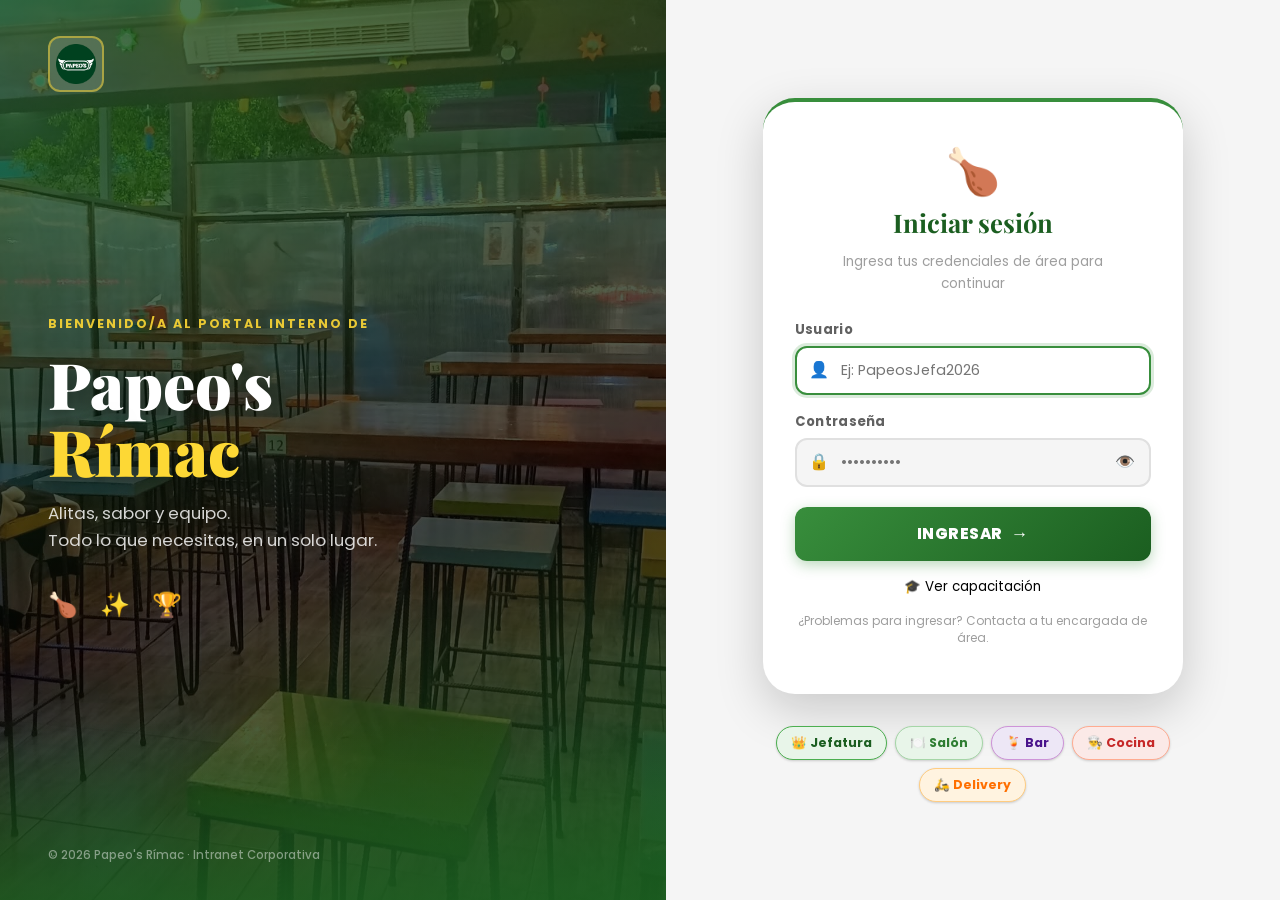
==== commit 8b7a08f1: "Update index.html" ====
--- a/index.html
+++ b/index.html
@@ -101,6 +101,10 @@
           <span class="btn-login__arrow">→</span>
         </button>
 
+        <button type="button" class="btn-capacitacion" id="btnCapacitacion">
+          🎓 Ver capacitación
+        </button>
+
         <p class="login-help">
           ¿Problemas para ingresar? Contacta a tu encargada de área.
         </p>
@@ -130,4 +134,4 @@
 
   <script src="js/login.js"></script>
 </body>
-</html>+</html>
--- a/css/login.css
+++ b/css/login.css
@@ -518,3 +518,9 @@
 
   .login-card__title { font-size: 1.3rem; }
 }
+
+.login-error[hidden],
+.login-blocked[hidden],
+.login-attempts[hidden] {
+  display: none !important;
+}
